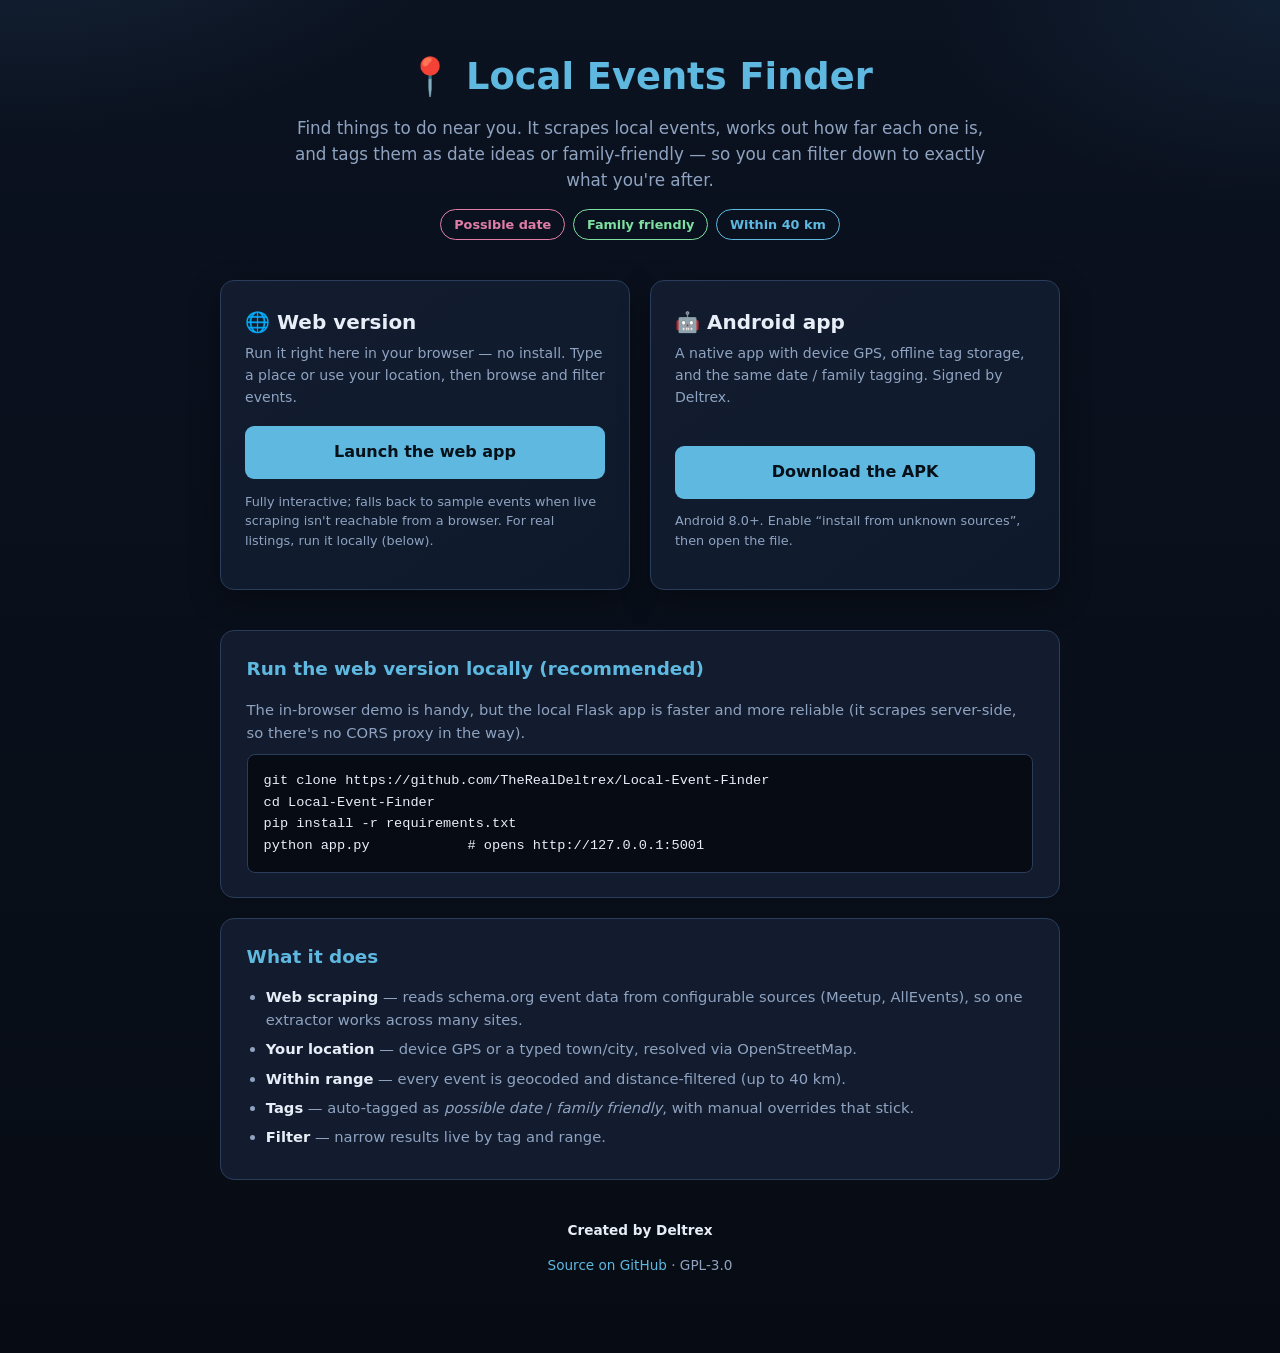
==== docs/index.html @ 736fe55b "Add signed APK, GitHub Pages landing page, and in-browser web app - Sign the Android release build u" ====
<!doctype html>
<html lang="en">
<head>
<meta charset="utf-8" />
<meta name="viewport" content="width=device-width, initial-scale=1" />
<title>Local Events Finder</title>
<meta name="description" content="Find things to do near you within range — tagged as date ideas or family friendly. Run it in your browser or download the Android app." />
<link rel="icon" href="data:image/svg+xml,%3Csvg xmlns='http://www.w3.org/2000/svg' viewBox='0 0 100 100'%3E%3Ctext y='.9em' font-size='90'%3E%F0%9F%93%8D%3C/text%3E%3C/svg%3E" />
<style>
  :root {
    --bg:#0b1220; --bg-deep:#070c14; --surface:#121c2e; --surface-2:#1a2740;
    --border:#2a3d5c; --text:#e8eef8; --muted:#8fa3c1; --accent:#5eb8e0;
    --accent-hover:#8ad0f0; --date:#e07ea8; --family:#7ee0a0;
    --font:"Segoe UI",system-ui,-apple-system,sans-serif;
  }
  * { box-sizing:border-box; }
  body { margin:0; min-height:100vh; font-family:var(--font); color:var(--text); line-height:1.55;
    background:
      radial-gradient(900px 500px at 0% -10%, rgba(80,140,190,.18), transparent 55%),
      radial-gradient(700px 400px at 100% 0%, rgba(40,80,120,.22), transparent 50%),
      linear-gradient(180deg, var(--bg) 0%, var(--bg-deep) 100%); }
  .wrap { max-width:880px; margin:0 auto; padding:3rem 1.25rem 4rem; }
  .hero { text-align:center; margin-bottom:2.5rem; }
  .hero h1 { font-size:2.3rem; margin:0 0 .6rem; color:var(--accent); }
  .hero p { color:var(--muted); font-size:1.05rem; max-width:44rem; margin:0 auto; }
  .tags { display:flex; gap:.5rem; justify-content:center; margin-top:1rem; flex-wrap:wrap; }
  .pill { border-radius:999px; padding:.3rem .8rem; font-size:.8rem; font-weight:600; border:1px solid var(--border); }
  .pill.date { color:var(--date); border-color:var(--date); }
  .pill.family { color:var(--family); border-color:var(--family); }
  .pill.range { color:var(--accent); border-color:var(--accent); }

  .cards { display:grid; grid-template-columns:1fr 1fr; gap:1.25rem; margin-bottom:2.5rem; }
  @media (max-width:700px){ .cards { grid-template-columns:1fr; } }
  .card { background:linear-gradient(145deg, var(--surface) 0%, #0e1a2c 100%);
    border:1px solid var(--border); border-radius:14px; padding:1.6rem 1.5rem;
    box-shadow:0 10px 30px rgba(0,0,0,.35); display:flex; flex-direction:column; }
  .card h2 { margin:0 0 .35rem; font-size:1.25rem; display:flex; align-items:center; gap:.5rem; }
  .card p.sub { color:var(--muted); font-size:.88rem; margin:0 0 1.1rem; flex:1; }
  .btn { display:inline-flex; align-items:center; justify-content:center; width:100%;
    padding:.8rem 1rem; border-radius:9px; background:var(--accent); color:#061018;
    font-weight:700; font-size:1rem; text-decoration:none; border:1px solid transparent; }
  .btn:hover { background:var(--accent-hover); }
  .btn.ghost { background:transparent; color:var(--accent); border-color:var(--border); }
  .btn.ghost:hover { background:var(--surface-2); color:var(--accent-hover); }
  .note { color:var(--muted); font-size:.8rem; margin-top:.8rem; }

  .section { background:var(--surface); border:1px solid var(--border); border-radius:14px;
    padding:1.5rem 1.6rem; margin-bottom:1.25rem; }
  .section h2 { margin-top:0; font-size:1.15rem; color:var(--accent); }
  .section ol, .section ul { margin:.4rem 0 0; padding-left:1.2rem; color:var(--muted); font-size:.92rem; }
  .section li { margin-bottom:.4rem; }
  .section li strong { color:var(--text); }
  code { background:var(--surface-2); border:1px solid var(--border); border-radius:4px;
    padding:.08rem .4rem; font-size:.85rem; color:var(--text); }
  pre { background:var(--bg-deep); border:1px solid var(--border); border-radius:8px;
    padding:.9rem 1rem; overflow-x:auto; font-size:.84rem; color:var(--text); margin:.6rem 0 0; }
  pre code { background:none; border:none; padding:0; }

  footer { text-align:center; margin-top:2.5rem; color:var(--muted); font-size:.85rem; }
  footer a { color:var(--accent); text-decoration:none; }
  footer a:hover { text-decoration:underline; }
  .credit { font-weight:600; color:var(--text); }
</style>
</head>
<body>
  <div class="wrap">
    <section class="hero">
      <h1>📍 Local Events Finder</h1>
      <p>Find things to do near you. It scrapes local events, works out how far
      each one is, and tags them as date ideas or family-friendly — so you can
      filter down to exactly what you're after.</p>
      <div class="tags">
        <span class="pill date">Possible date</span>
        <span class="pill family">Family friendly</span>
        <span class="pill range">Within 40 km</span>
      </div>
    </section>

    <div class="cards">
      <div class="card">
        <h2>🌐 Web version</h2>
        <p class="sub">Run it right here in your browser — no install. Type a place or use your location, then browse and filter events.</p>
        <a class="btn" href="app.html">Launch the web app</a>
        <p class="note">Fully interactive; falls back to sample events when live scraping isn't reachable from a browser. For real listings, run it locally (below).</p>
      </div>

      <div class="card">
        <h2>🤖 Android app</h2>
        <p class="sub">A native app with device GPS, offline tag storage, and the same date / family tagging. Signed by Deltrex.</p>
        <a class="btn" href="LocalEventFinder.apk" download>Download the APK</a>
        <p class="note">Android 8.0+. Enable “install from unknown sources”, then open the file.</p>
      </div>
    </div>

    <div class="section">
      <h2>Run the web version locally (recommended)</h2>
      <p style="color:var(--muted);font-size:.92rem;margin:0 0 .3rem">
        The in-browser demo is handy, but the local Flask app is faster and more reliable
        (it scrapes server-side, so there's no CORS proxy in the way).</p>
      <pre><code>git clone https://github.com/TheRealDeltrex/Local-Event-Finder
cd Local-Event-Finder
pip install -r requirements.txt
python app.py            # opens http://127.0.0.1:5001</code></pre>
    </div>

    <div class="section">
      <h2>What it does</h2>
      <ul>
        <li><strong>Web scraping</strong> — reads schema.org event data from configurable sources (Meetup, AllEvents), so one extractor works across many sites.</li>
        <li><strong>Your location</strong> — device GPS or a typed town/city, resolved via OpenStreetMap.</li>
        <li><strong>Within range</strong> — every event is geocoded and distance-filtered (up to 40 km).</li>
        <li><strong>Tags</strong> — auto-tagged as <em>possible date</em> / <em>family friendly</em>, with manual overrides that stick.</li>
        <li><strong>Filter</strong> — narrow results live by tag and range.</li>
      </ul>
    </div>

    <footer>
      <p class="credit">Created by Deltrex</p>
      <p><a href="https://github.com/TheRealDeltrex/Local-Event-Finder">Source on GitHub</a> · GPL-3.0</p>
    </footer>
  </div>
</body>
</html>
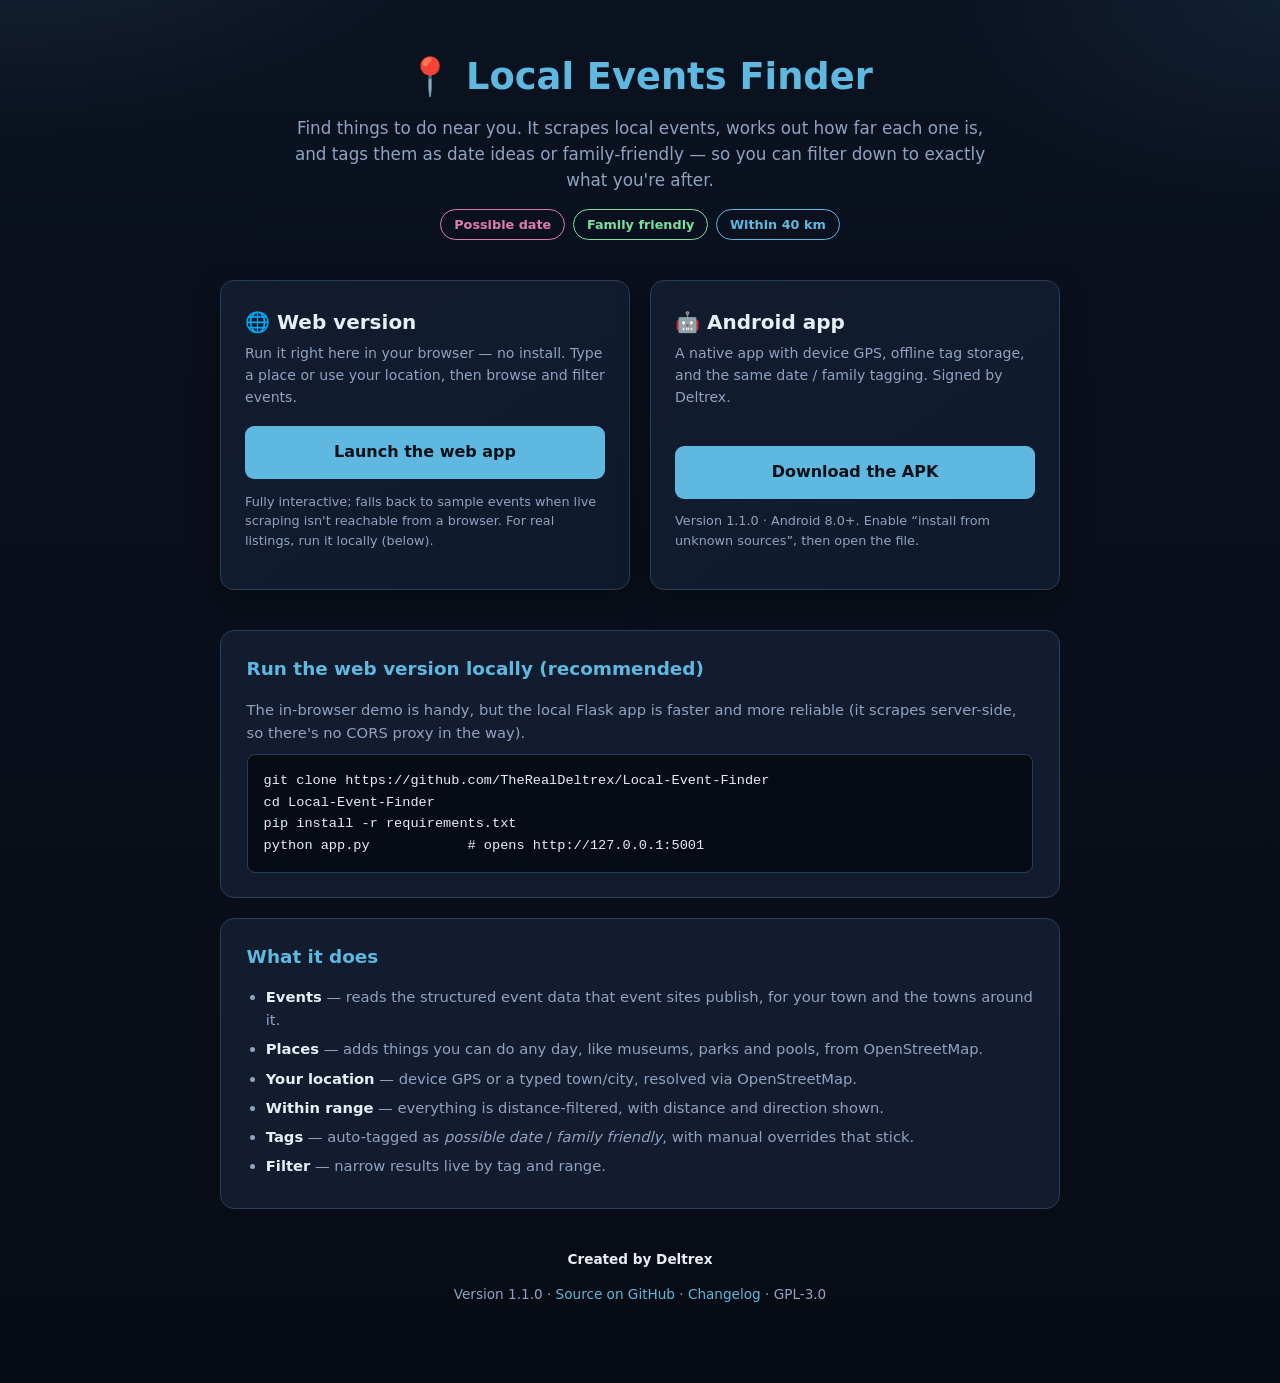
==== commit 5e4b878a: "Add one shared version and bring the browser version up to date - Add a top-level VERSION file (1.1." ====
--- a/docs/index.html
+++ b/docs/index.html
@@ -88,7 +88,7 @@
         <h2>🤖 Android app</h2>
         <p class="sub">A native app with device GPS, offline tag storage, and the same date / family tagging. Signed by Deltrex.</p>
         <a class="btn" href="LocalEventFinder.apk" download>Download the APK</a>
-        <p class="note">Android 8.0+. Enable “install from unknown sources”, then open the file.</p>
+        <p class="note">Version <span data-app-version>—</span> · Android 8.0+. Enable “install from unknown sources”, then open the file.</p>
       </div>
     </div>
 
@@ -106,9 +106,10 @@
     <div class="section">
       <h2>What it does</h2>
       <ul>
-        <li><strong>Web scraping</strong> — reads schema.org event data from configurable sources (Meetup, AllEvents), so one extractor works across many sites.</li>
+        <li><strong>Events</strong> — reads the structured event data that event sites publish, for your town and the towns around it.</li>
+        <li><strong>Places</strong> — adds things you can do any day, like museums, parks and pools, from OpenStreetMap.</li>
         <li><strong>Your location</strong> — device GPS or a typed town/city, resolved via OpenStreetMap.</li>
-        <li><strong>Within range</strong> — every event is geocoded and distance-filtered (up to 40 km).</li>
+        <li><strong>Within range</strong> — everything is distance-filtered, with distance and direction shown.</li>
         <li><strong>Tags</strong> — auto-tagged as <em>possible date</em> / <em>family friendly</em>, with manual overrides that stick.</li>
         <li><strong>Filter</strong> — narrow results live by tag and range.</li>
       </ul>
@@ -116,8 +117,10 @@
 
     <footer>
       <p class="credit">Created by Deltrex</p>
-      <p><a href="https://github.com/TheRealDeltrex/Local-Event-Finder">Source on GitHub</a> · GPL-3.0</p>
+      <p>Version <span data-app-version>—</span> · <a href="https://github.com/TheRealDeltrex/Local-Event-Finder">Source on GitHub</a> · <a href="https://github.com/TheRealDeltrex/Local-Event-Finder/blob/main/CHANGELOG.md">Changelog</a> · GPL-3.0</p>
     </footer>
   </div>
+  <script src="version.js"></script>
+  <script>document.querySelectorAll("[data-app-version]").forEach((n) => (n.textContent = window.LEF_VERSION || "—"));</script>
 </body>
 </html>
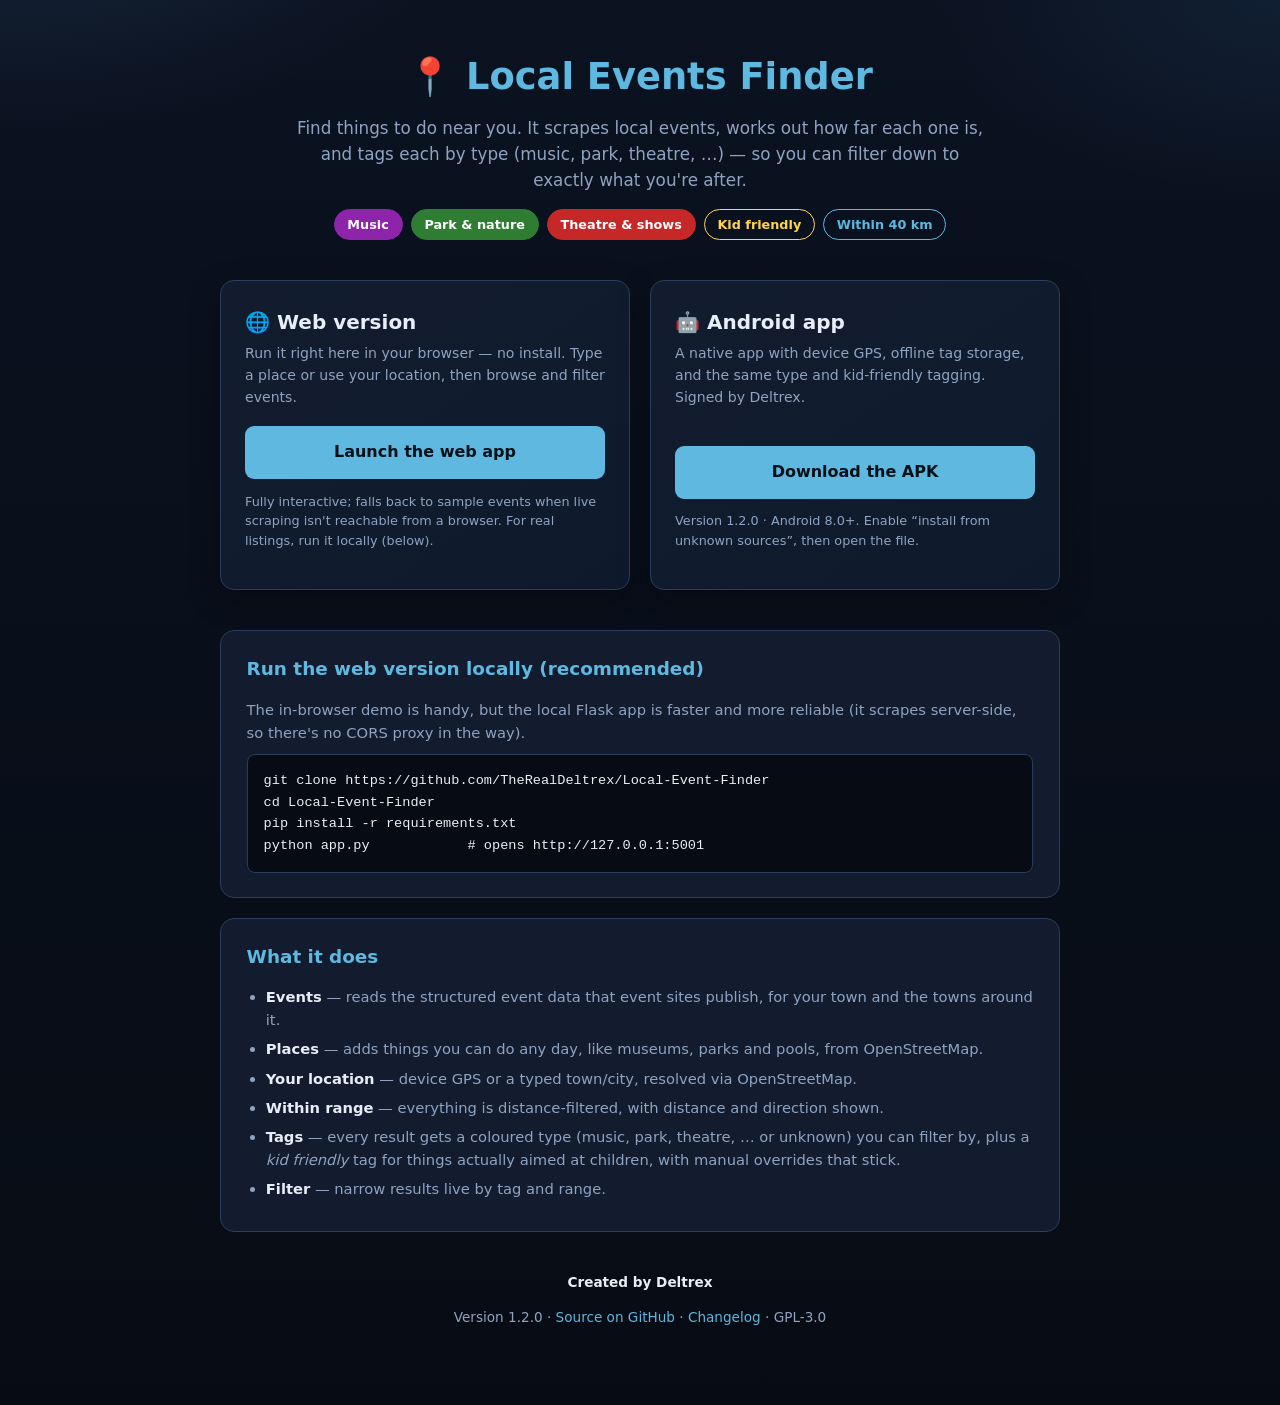
==== commit 1d10ad62: "Tag everything by type, add a type filter and a kid-friendly tag Replaces the "possible date" / "fam" ====
--- a/docs/index.html
+++ b/docs/index.html
@@ -4,13 +4,13 @@
 <meta charset="utf-8" />
 <meta name="viewport" content="width=device-width, initial-scale=1" />
 <title>Local Events Finder</title>
-<meta name="description" content="Find things to do near you within range — tagged as date ideas or family friendly. Run it in your browser or download the Android app." />
+<meta name="description" content="Find things to do near you within range — tagged by type (music, parks, theatre, …) and kid friendly. Run it in your browser or download the Android app." />
 <link rel="icon" href="data:image/svg+xml,%3Csvg xmlns='http://www.w3.org/2000/svg' viewBox='0 0 100 100'%3E%3Ctext y='.9em' font-size='90'%3E%F0%9F%93%8D%3C/text%3E%3C/svg%3E" />
 <style>
   :root {
     --bg:#0b1220; --bg-deep:#070c14; --surface:#121c2e; --surface-2:#1a2740;
     --border:#2a3d5c; --text:#e8eef8; --muted:#8fa3c1; --accent:#5eb8e0;
-    --accent-hover:#8ad0f0; --date:#e07ea8; --family:#7ee0a0;
+    --accent-hover:#8ad0f0; --kids:#ffd54f;
     --font:"Segoe UI",system-ui,-apple-system,sans-serif;
   }
   * { box-sizing:border-box; }
@@ -25,8 +25,8 @@
   .hero p { color:var(--muted); font-size:1.05rem; max-width:44rem; margin:0 auto; }
   .tags { display:flex; gap:.5rem; justify-content:center; margin-top:1rem; flex-wrap:wrap; }
   .pill { border-radius:999px; padding:.3rem .8rem; font-size:.8rem; font-weight:600; border:1px solid var(--border); }
-  .pill.date { color:var(--date); border-color:var(--date); }
-  .pill.family { color:var(--family); border-color:var(--family); }
+  .pill.type { color:#fff; border-color:var(--c); background:var(--c); }
+  .pill.kids { color:var(--kids); border-color:var(--kids); }
   .pill.range { color:var(--accent); border-color:var(--accent); }
 
   .cards { display:grid; grid-template-columns:1fr 1fr; gap:1.25rem; margin-bottom:2.5rem; }
@@ -67,11 +67,13 @@
     <section class="hero">
       <h1>📍 Local Events Finder</h1>
       <p>Find things to do near you. It scrapes local events, works out how far
-      each one is, and tags them as date ideas or family-friendly — so you can
+      each one is, and tags each by type (music, park, theatre, …) — so you can
       filter down to exactly what you're after.</p>
       <div class="tags">
-        <span class="pill date">Possible date</span>
-        <span class="pill family">Family friendly</span>
+        <span class="pill type" style="--c:#8e24aa">Music</span>
+        <span class="pill type" style="--c:#2e7d32">Park &amp; nature</span>
+        <span class="pill type" style="--c:#c62828">Theatre &amp; shows</span>
+        <span class="pill kids">Kid friendly</span>
         <span class="pill range">Within 40 km</span>
       </div>
     </section>
@@ -86,7 +88,7 @@
 
       <div class="card">
         <h2>🤖 Android app</h2>
-        <p class="sub">A native app with device GPS, offline tag storage, and the same date / family tagging. Signed by Deltrex.</p>
+        <p class="sub">A native app with device GPS, offline tag storage, and the same type and kid-friendly tagging. Signed by Deltrex.</p>
         <a class="btn" href="LocalEventFinder.apk" download>Download the APK</a>
         <p class="note">Version <span data-app-version>—</span> · Android 8.0+. Enable “install from unknown sources”, then open the file.</p>
       </div>
@@ -110,7 +112,7 @@
         <li><strong>Places</strong> — adds things you can do any day, like museums, parks and pools, from OpenStreetMap.</li>
         <li><strong>Your location</strong> — device GPS or a typed town/city, resolved via OpenStreetMap.</li>
         <li><strong>Within range</strong> — everything is distance-filtered, with distance and direction shown.</li>
-        <li><strong>Tags</strong> — auto-tagged as <em>possible date</em> / <em>family friendly</em>, with manual overrides that stick.</li>
+        <li><strong>Tags</strong> — every result gets a coloured type (music, park, theatre, … or unknown) you can filter by, plus a <em>kid friendly</em> tag for things actually aimed at children, with manual overrides that stick.</li>
         <li><strong>Filter</strong> — narrow results live by tag and range.</li>
       </ul>
     </div>
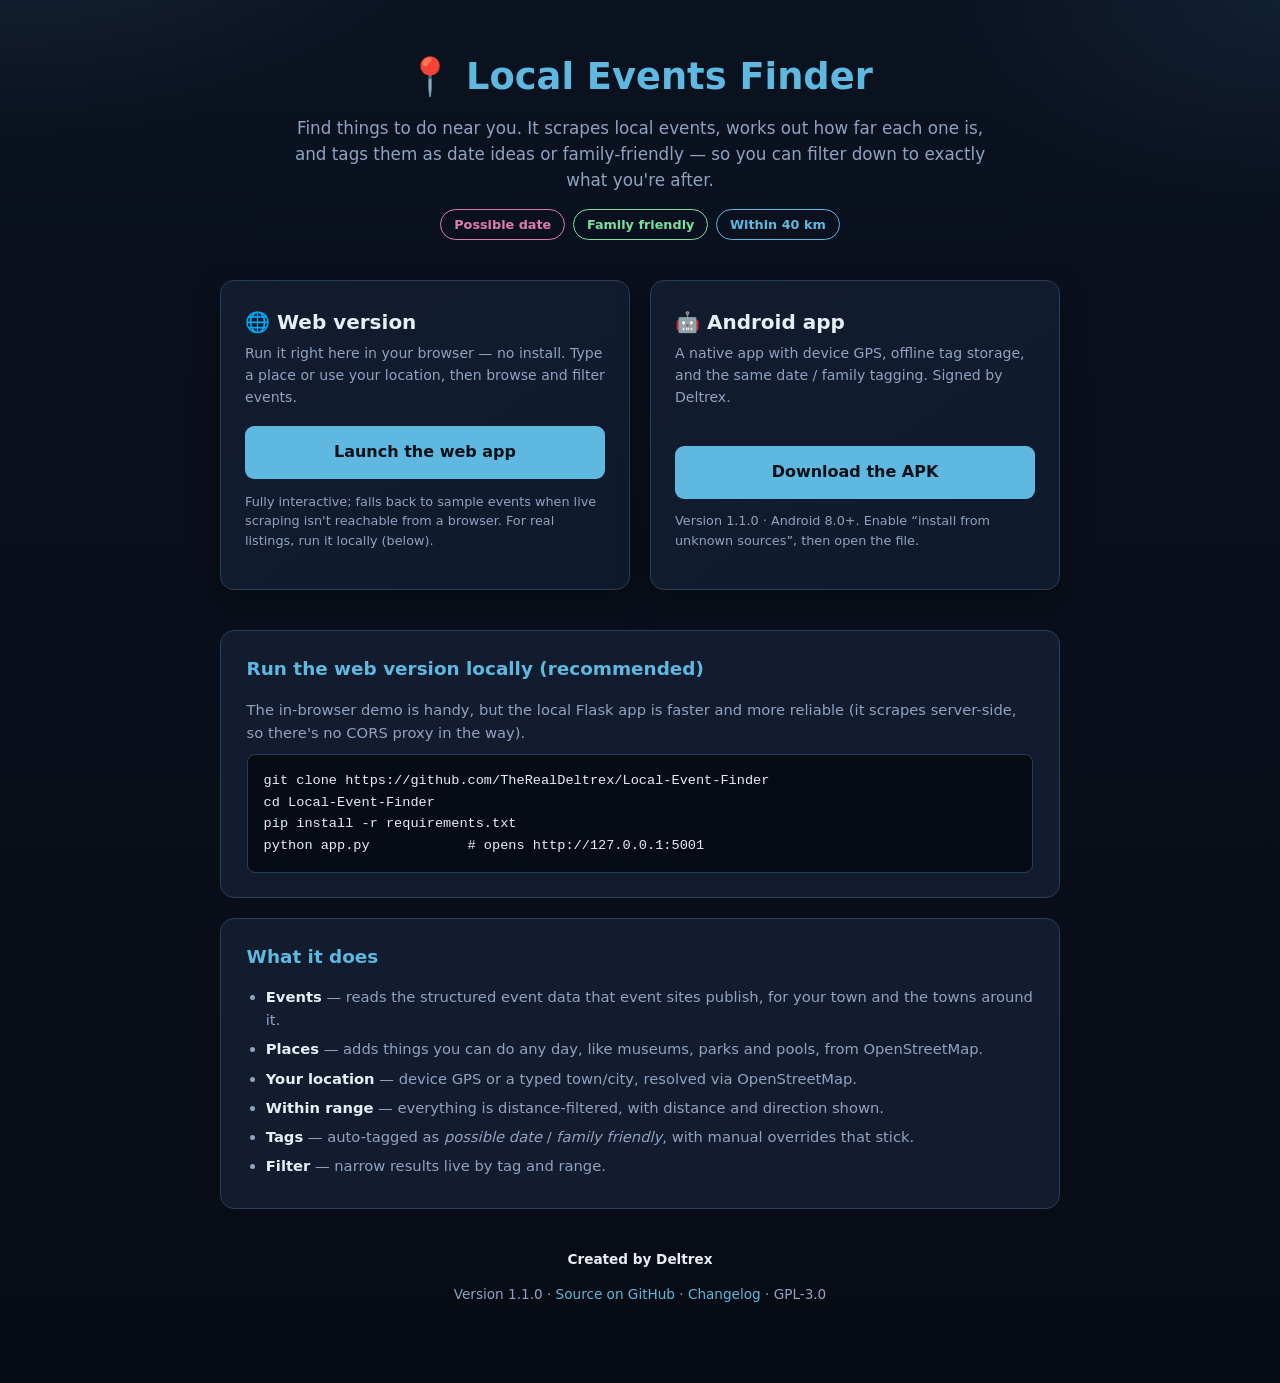
==== commit 84403095: "Merge 83a3d987fef407a2a95e6880553264e58b506025 into 945559617f147f750bdf7badc9f4eb93e64dbb1c" ====
--- a/docs/index.html
+++ b/docs/index.html
@@ -4,13 +4,13 @@
 <meta charset="utf-8" />
 <meta name="viewport" content="width=device-width, initial-scale=1" />
 <title>Local Events Finder</title>
-<meta name="description" content="Find things to do near you within range — tagged by type (music, parks, theatre, …) and kid friendly. Run it in your browser or download the Android app." />
+<meta name="description" content="Find things to do near you within range — tagged as date ideas or family friendly. Run it in your browser or download the Android app." />
 <link rel="icon" href="data:image/svg+xml,%3Csvg xmlns='http://www.w3.org/2000/svg' viewBox='0 0 100 100'%3E%3Ctext y='.9em' font-size='90'%3E%F0%9F%93%8D%3C/text%3E%3C/svg%3E" />
 <style>
   :root {
     --bg:#0b1220; --bg-deep:#070c14; --surface:#121c2e; --surface-2:#1a2740;
     --border:#2a3d5c; --text:#e8eef8; --muted:#8fa3c1; --accent:#5eb8e0;
-    --accent-hover:#8ad0f0; --kids:#ffd54f;
+    --accent-hover:#8ad0f0; --date:#e07ea8; --family:#7ee0a0;
     --font:"Segoe UI",system-ui,-apple-system,sans-serif;
   }
   * { box-sizing:border-box; }
@@ -25,8 +25,8 @@
   .hero p { color:var(--muted); font-size:1.05rem; max-width:44rem; margin:0 auto; }
   .tags { display:flex; gap:.5rem; justify-content:center; margin-top:1rem; flex-wrap:wrap; }
   .pill { border-radius:999px; padding:.3rem .8rem; font-size:.8rem; font-weight:600; border:1px solid var(--border); }
-  .pill.type { color:#fff; border-color:var(--c); background:var(--c); }
-  .pill.kids { color:var(--kids); border-color:var(--kids); }
+  .pill.date { color:var(--date); border-color:var(--date); }
+  .pill.family { color:var(--family); border-color:var(--family); }
   .pill.range { color:var(--accent); border-color:var(--accent); }
 
   .cards { display:grid; grid-template-columns:1fr 1fr; gap:1.25rem; margin-bottom:2.5rem; }
@@ -67,13 +67,11 @@
     <section class="hero">
       <h1>📍 Local Events Finder</h1>
       <p>Find things to do near you. It scrapes local events, works out how far
-      each one is, and tags each by type (music, park, theatre, …) — so you can
+      each one is, and tags them as date ideas or family-friendly — so you can
       filter down to exactly what you're after.</p>
       <div class="tags">
-        <span class="pill type" style="--c:#8e24aa">Music</span>
-        <span class="pill type" style="--c:#2e7d32">Park &amp; nature</span>
-        <span class="pill type" style="--c:#c62828">Theatre &amp; shows</span>
-        <span class="pill kids">Kid friendly</span>
+        <span class="pill date">Possible date</span>
+        <span class="pill family">Family friendly</span>
         <span class="pill range">Within 40 km</span>
       </div>
     </section>
@@ -88,7 +86,7 @@
 
       <div class="card">
         <h2>🤖 Android app</h2>
-        <p class="sub">A native app with device GPS, offline tag storage, and the same type and kid-friendly tagging. Signed by Deltrex.</p>
+        <p class="sub">A native app with device GPS, offline tag storage, and the same date / family tagging. Signed by Deltrex.</p>
         <a class="btn" href="LocalEventFinder.apk" download>Download the APK</a>
         <p class="note">Version <span data-app-version>—</span> · Android 8.0+. Enable “install from unknown sources”, then open the file.</p>
       </div>
@@ -112,7 +110,7 @@
         <li><strong>Places</strong> — adds things you can do any day, like museums, parks and pools, from OpenStreetMap.</li>
         <li><strong>Your location</strong> — device GPS or a typed town/city, resolved via OpenStreetMap.</li>
         <li><strong>Within range</strong> — everything is distance-filtered, with distance and direction shown.</li>
-        <li><strong>Tags</strong> — every result gets a coloured type (music, park, theatre, … or unknown) you can filter by, plus a <em>kid friendly</em> tag for things actually aimed at children, with manual overrides that stick.</li>
+        <li><strong>Tags</strong> — auto-tagged as <em>possible date</em> / <em>family friendly</em>, with manual overrides that stick.</li>
         <li><strong>Filter</strong> — narrow results live by tag and range.</li>
       </ul>
     </div>
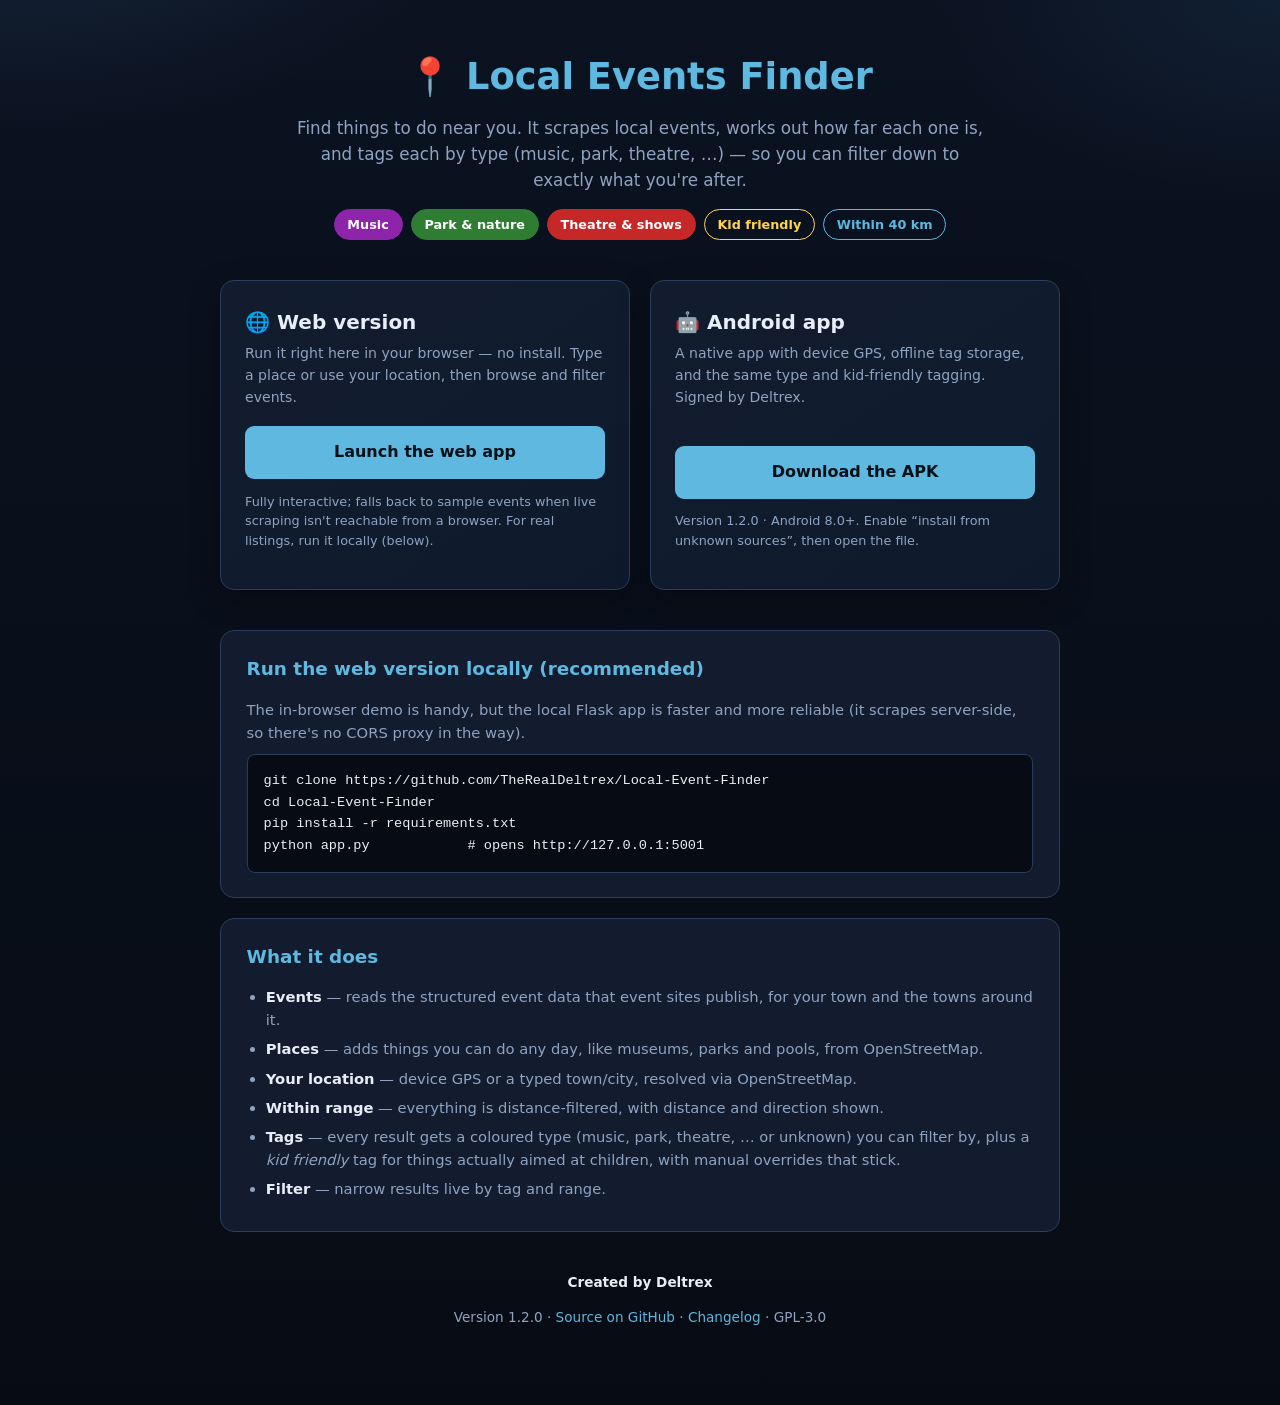
==== commit 0ff5fc07: "Merge pull request #2 from TheRealDeltrex/claude/project-thread-yja5qd Tag everything by type, add a" ====
--- a/docs/index.html
+++ b/docs/index.html
@@ -4,13 +4,13 @@
 <meta charset="utf-8" />
 <meta name="viewport" content="width=device-width, initial-scale=1" />
 <title>Local Events Finder</title>
-<meta name="description" content="Find things to do near you within range — tagged as date ideas or family friendly. Run it in your browser or download the Android app." />
+<meta name="description" content="Find things to do near you within range — tagged by type (music, parks, theatre, …) and kid friendly. Run it in your browser or download the Android app." />
 <link rel="icon" href="data:image/svg+xml,%3Csvg xmlns='http://www.w3.org/2000/svg' viewBox='0 0 100 100'%3E%3Ctext y='.9em' font-size='90'%3E%F0%9F%93%8D%3C/text%3E%3C/svg%3E" />
 <style>
   :root {
     --bg:#0b1220; --bg-deep:#070c14; --surface:#121c2e; --surface-2:#1a2740;
     --border:#2a3d5c; --text:#e8eef8; --muted:#8fa3c1; --accent:#5eb8e0;
-    --accent-hover:#8ad0f0; --date:#e07ea8; --family:#7ee0a0;
+    --accent-hover:#8ad0f0; --kids:#ffd54f;
     --font:"Segoe UI",system-ui,-apple-system,sans-serif;
   }
   * { box-sizing:border-box; }
@@ -25,8 +25,8 @@
   .hero p { color:var(--muted); font-size:1.05rem; max-width:44rem; margin:0 auto; }
   .tags { display:flex; gap:.5rem; justify-content:center; margin-top:1rem; flex-wrap:wrap; }
   .pill { border-radius:999px; padding:.3rem .8rem; font-size:.8rem; font-weight:600; border:1px solid var(--border); }
-  .pill.date { color:var(--date); border-color:var(--date); }
-  .pill.family { color:var(--family); border-color:var(--family); }
+  .pill.type { color:#fff; border-color:var(--c); background:var(--c); }
+  .pill.kids { color:var(--kids); border-color:var(--kids); }
   .pill.range { color:var(--accent); border-color:var(--accent); }
 
   .cards { display:grid; grid-template-columns:1fr 1fr; gap:1.25rem; margin-bottom:2.5rem; }
@@ -67,11 +67,13 @@
     <section class="hero">
       <h1>📍 Local Events Finder</h1>
       <p>Find things to do near you. It scrapes local events, works out how far
-      each one is, and tags them as date ideas or family-friendly — so you can
+      each one is, and tags each by type (music, park, theatre, …) — so you can
       filter down to exactly what you're after.</p>
       <div class="tags">
-        <span class="pill date">Possible date</span>
-        <span class="pill family">Family friendly</span>
+        <span class="pill type" style="--c:#8e24aa">Music</span>
+        <span class="pill type" style="--c:#2e7d32">Park &amp; nature</span>
+        <span class="pill type" style="--c:#c62828">Theatre &amp; shows</span>
+        <span class="pill kids">Kid friendly</span>
         <span class="pill range">Within 40 km</span>
       </div>
     </section>
@@ -86,7 +88,7 @@
 
       <div class="card">
         <h2>🤖 Android app</h2>
-        <p class="sub">A native app with device GPS, offline tag storage, and the same date / family tagging. Signed by Deltrex.</p>
+        <p class="sub">A native app with device GPS, offline tag storage, and the same type and kid-friendly tagging. Signed by Deltrex.</p>
         <a class="btn" href="LocalEventFinder.apk" download>Download the APK</a>
         <p class="note">Version <span data-app-version>—</span> · Android 8.0+. Enable “install from unknown sources”, then open the file.</p>
       </div>
@@ -110,7 +112,7 @@
         <li><strong>Places</strong> — adds things you can do any day, like museums, parks and pools, from OpenStreetMap.</li>
         <li><strong>Your location</strong> — device GPS or a typed town/city, resolved via OpenStreetMap.</li>
         <li><strong>Within range</strong> — everything is distance-filtered, with distance and direction shown.</li>
-        <li><strong>Tags</strong> — auto-tagged as <em>possible date</em> / <em>family friendly</em>, with manual overrides that stick.</li>
+        <li><strong>Tags</strong> — every result gets a coloured type (music, park, theatre, … or unknown) you can filter by, plus a <em>kid friendly</em> tag for things actually aimed at children, with manual overrides that stick.</li>
         <li><strong>Filter</strong> — narrow results live by tag and range.</li>
       </ul>
     </div>
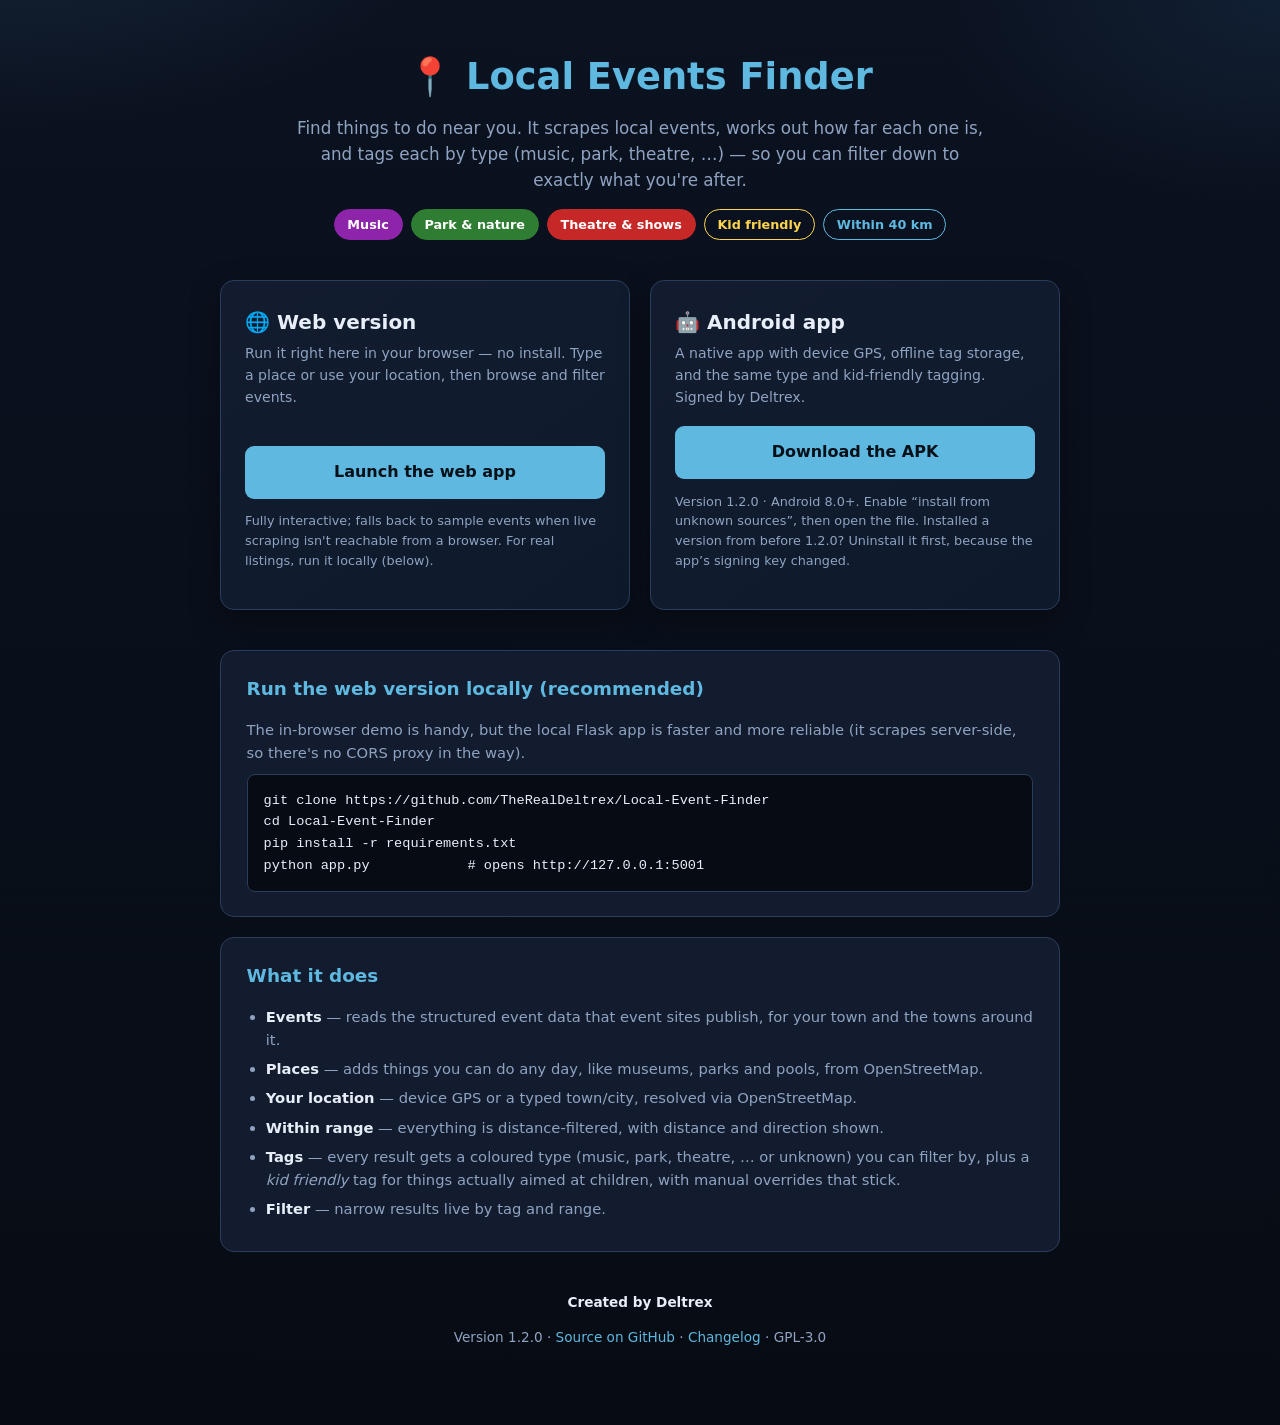
==== commit 9d3de988: "Download the APK from GitHub releases instead of the repo The signed APK is now built by the Android" ====
--- a/docs/index.html
+++ b/docs/index.html
@@ -89,8 +89,8 @@
       <div class="card">
         <h2>🤖 Android app</h2>
         <p class="sub">A native app with device GPS, offline tag storage, and the same type and kid-friendly tagging. Signed by Deltrex.</p>
-        <a class="btn" href="LocalEventFinder.apk" download>Download the APK</a>
-        <p class="note">Version <span data-app-version>—</span> · Android 8.0+. Enable “install from unknown sources”, then open the file.</p>
+        <a class="btn" href="https://github.com/TheRealDeltrex/Local-Event-Finder/releases/latest/download/LocalEventFinder.apk">Download the APK</a>
+        <p class="note">Version <span data-app-version>—</span> · Android 8.0+. Enable “install from unknown sources”, then open the file. Installed a version from before 1.2.0? Uninstall it first, because the app’s signing key changed.</p>
       </div>
     </div>
 
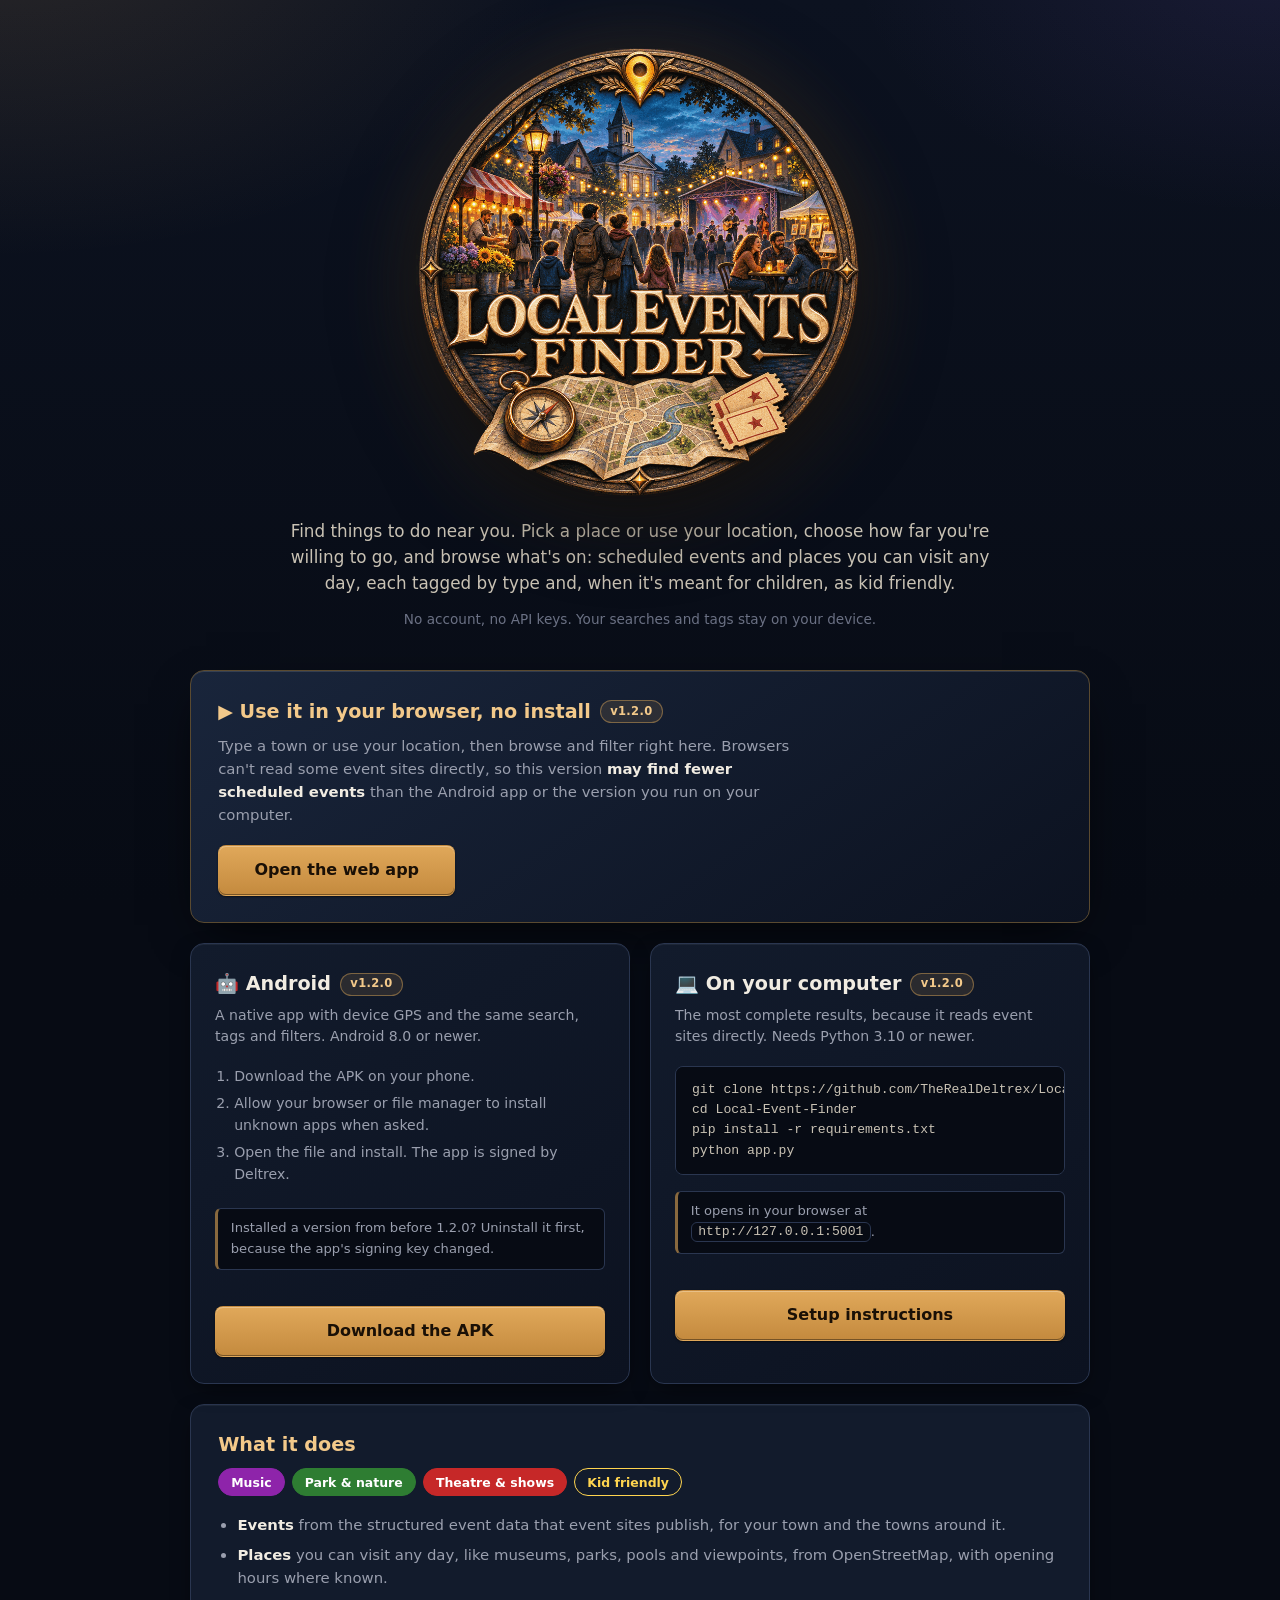
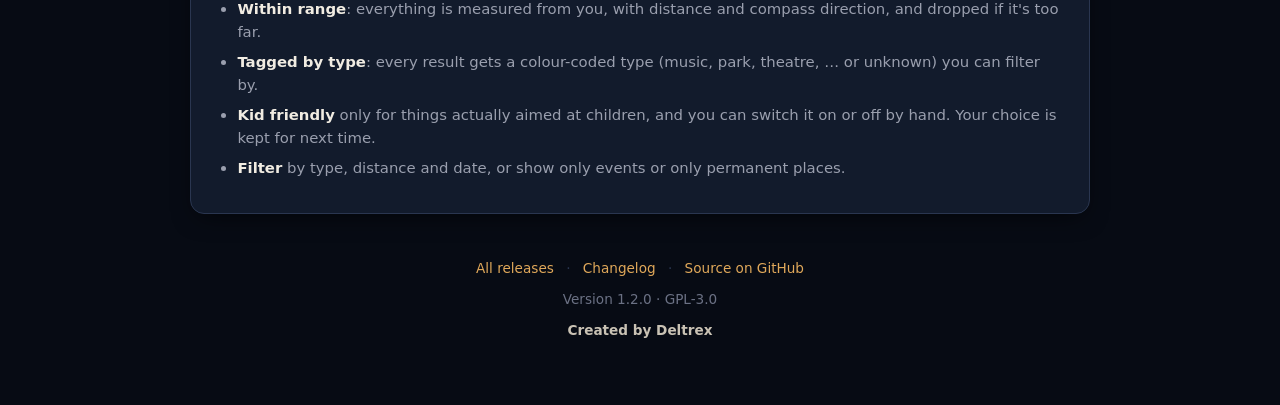
==== commit 1ea5a8fe: "Add the logo and redo the README and landing page around it The landing page now leads with the logo" ====
--- a/docs/index.html
+++ b/docs/index.html
@@ -3,126 +3,270 @@
 <head>
 <meta charset="utf-8" />
 <meta name="viewport" content="width=device-width, initial-scale=1" />
-<title>Local Events Finder</title>
-<meta name="description" content="Find things to do near you within range — tagged by type (music, parks, theatre, …) and kid friendly. Run it in your browser or download the Android app." />
-<link rel="icon" href="data:image/svg+xml,%3Csvg xmlns='http://www.w3.org/2000/svg' viewBox='0 0 100 100'%3E%3Ctext y='.9em' font-size='90'%3E%F0%9F%93%8D%3C/text%3E%3C/svg%3E" />
+<title>Local Events Finder — use it in your browser or on Android</title>
+<meta name="description" content="Find things to do near you: local events and places within range, tagged by type (music, parks, theatre, …) and kid friendly. Use it in your browser, on Android or on your own computer. No account, no API keys." />
+<link rel="icon" type="image/png" href="favicon.png" />
+<link rel="apple-touch-icon" href="apple-touch-icon.png" />
+<meta property="og:title" content="Local Events Finder" />
+<meta property="og:description" content="Find events and places near you, tagged by type and kid friendly. Use it in your browser or on Android. No account, no API keys." />
+<meta property="og:image" content="https://therealdeltrex.github.io/Local-Event-Finder/logo.png" />
+<meta name="twitter:card" content="summary_large_image" />
 <style>
+  /* Colours are taken from the logo: a night-blue square with warm lantern and brass tones. */
   :root {
-    --bg:#0b1220; --bg-deep:#070c14; --surface:#121c2e; --surface-2:#1a2740;
-    --border:#2a3d5c; --text:#e8eef8; --muted:#8fa3c1; --accent:#5eb8e0;
-    --accent-hover:#8ad0f0; --kids:#ffd54f;
-    --font:"Segoe UI",system-ui,-apple-system,sans-serif;
-  }
-  * { box-sizing:border-box; }
-  body { margin:0; min-height:100vh; font-family:var(--font); color:var(--text); line-height:1.55;
+    --bg-deep: #070b14;
+    --bg: #0c1220;
+    --surface: #121b2c;
+    --surface-2: #19253b;
+    --border: #2a3650;
+    --border-lit: #5a4a30;
+    --text: #f1ece2;
+    --text-dim: #c9c2b4;
+    --muted: #9a9fae;
+    --faint: #6b7184;
+    --accent: #e0a85a;
+    --accent-hover: #f3c98a;
+    --accent-ink: #1a1006;
+    --kids: #ffd54f;
+    --shadow-1: 0 1px 2px rgb(0 0 0 / 0.5);
+    --shadow-2: 0 8px 24px -8px rgb(0 0 0 / 0.7);
+    --shadow-3: 0 18px 48px -16px rgb(0 0 0 / 0.8);
+    --rim: inset 0 1px 0 rgb(255 255 255 / 0.05);
+    --rim-lit: inset 0 1px 0 rgb(255 255 255 / 0.12);
+    --font: "Segoe UI", system-ui, -apple-system, Roboto, Arial, sans-serif;
+  }
+
+  * { box-sizing: border-box; }
+  html { background: var(--bg-deep); }
+
+  body {
+    margin: 0;
+    min-height: 100vh;
+    font-family: var(--font);
+    color: var(--text);
+    line-height: 1.55;
     background:
-      radial-gradient(900px 500px at 0% -10%, rgba(80,140,190,.18), transparent 55%),
-      radial-gradient(700px 400px at 100% 0%, rgba(40,80,120,.22), transparent 50%),
-      linear-gradient(180deg, var(--bg) 0%, var(--bg-deep) 100%); }
-  .wrap { max-width:880px; margin:0 auto; padding:3rem 1.25rem 4rem; }
-  .hero { text-align:center; margin-bottom:2.5rem; }
-  .hero h1 { font-size:2.3rem; margin:0 0 .6rem; color:var(--accent); }
-  .hero p { color:var(--muted); font-size:1.05rem; max-width:44rem; margin:0 auto; }
-  .tags { display:flex; gap:.5rem; justify-content:center; margin-top:1rem; flex-wrap:wrap; }
-  .pill { border-radius:999px; padding:.3rem .8rem; font-size:.8rem; font-weight:600; border:1px solid var(--border); }
-  .pill.type { color:#fff; border-color:var(--c); background:var(--c); }
-  .pill.kids { color:var(--kids); border-color:var(--kids); }
-  .pill.range { color:var(--accent); border-color:var(--accent); }
-
-  .cards { display:grid; grid-template-columns:1fr 1fr; gap:1.25rem; margin-bottom:2.5rem; }
-  @media (max-width:700px){ .cards { grid-template-columns:1fr; } }
-  .card { background:linear-gradient(145deg, var(--surface) 0%, #0e1a2c 100%);
-    border:1px solid var(--border); border-radius:14px; padding:1.6rem 1.5rem;
-    box-shadow:0 10px 30px rgba(0,0,0,.35); display:flex; flex-direction:column; }
-  .card h2 { margin:0 0 .35rem; font-size:1.25rem; display:flex; align-items:center; gap:.5rem; }
-  .card p.sub { color:var(--muted); font-size:.88rem; margin:0 0 1.1rem; flex:1; }
-  .btn { display:inline-flex; align-items:center; justify-content:center; width:100%;
-    padding:.8rem 1rem; border-radius:9px; background:var(--accent); color:#061018;
-    font-weight:700; font-size:1rem; text-decoration:none; border:1px solid transparent; }
-  .btn:hover { background:var(--accent-hover); }
-  .btn.ghost { background:transparent; color:var(--accent); border-color:var(--border); }
-  .btn.ghost:hover { background:var(--surface-2); color:var(--accent-hover); }
-  .note { color:var(--muted); font-size:.8rem; margin-top:.8rem; }
-
-  .section { background:var(--surface); border:1px solid var(--border); border-radius:14px;
-    padding:1.5rem 1.6rem; margin-bottom:1.25rem; }
-  .section h2 { margin-top:0; font-size:1.15rem; color:var(--accent); }
-  .section ol, .section ul { margin:.4rem 0 0; padding-left:1.2rem; color:var(--muted); font-size:.92rem; }
-  .section li { margin-bottom:.4rem; }
-  .section li strong { color:var(--text); }
-  code { background:var(--surface-2); border:1px solid var(--border); border-radius:4px;
-    padding:.08rem .4rem; font-size:.85rem; color:var(--text); }
-  pre { background:var(--bg-deep); border:1px solid var(--border); border-radius:8px;
-    padding:.9rem 1rem; overflow-x:auto; font-size:.84rem; color:var(--text); margin:.6rem 0 0; }
-  pre code { background:none; border:none; padding:0; }
-
-  footer { text-align:center; margin-top:2.5rem; color:var(--muted); font-size:.85rem; }
-  footer a { color:var(--accent); text-decoration:none; }
-  footer a:hover { text-decoration:underline; }
-  .credit { font-weight:600; color:var(--text); }
+      radial-gradient(1000px 600px at 0% -10%, rgb(224 168 90 / 0.14), transparent 58%),
+      radial-gradient(820px 480px at 100% -4%, rgb(120 90 200 / 0.12), transparent 52%),
+      linear-gradient(180deg, var(--bg) 0%, var(--bg-deep) 100%);
+    background-attachment: fixed;
+    -webkit-font-smoothing: antialiased;
+  }
+
+  :focus-visible { outline: 2px solid var(--accent-hover); outline-offset: 3px; border-radius: 6px; }
+
+  .wrap { max-width: 940px; margin: 0 auto; padding: 3rem 1.25rem 4rem; }
+
+  .hero { text-align: center; margin-bottom: 2.5rem; }
+  .hero .mark {
+    display: block;
+    width: min(28rem, 100%);
+    height: auto;
+    margin: 0 auto 1.4rem;
+    /* The logo is round with a transparent background, so it gets a glow instead of a frame. */
+    filter: drop-shadow(0 18px 40px rgb(0 0 0 / 0.75)) drop-shadow(0 0 28px rgb(224 168 90 / 0.18));
+  }
+  .hero h1 { position: absolute; width: 1px; height: 1px; overflow: hidden; clip: rect(0 0 0 0); }
+  .hero p { color: var(--text-dim); font-size: 1.05rem; max-width: 44rem; margin: 0 auto; text-wrap: pretty; }
+  .hero .tagline { font-size: 0.85rem; margin-top: 0.8rem; color: var(--faint); }
+
+  .section {
+    background: var(--surface);
+    border: 1px solid var(--border);
+    border-radius: 14px;
+    padding: 1.6rem 1.7rem;
+    margin-bottom: 1.25rem;
+    box-shadow: var(--shadow-2), var(--rim);
+  }
+  .section > h2 {
+    margin: 0 0 0.5rem;
+    font-size: 1.2rem;
+    font-weight: 600;
+    color: var(--accent-hover);
+    display: flex; align-items: center; gap: 0.55rem; flex-wrap: wrap;
+  }
+  .section p.lead { color: var(--muted); font-size: 0.93rem; margin: 0 0 1.15rem; max-width: 62ch; }
+  .section p.lead strong { color: var(--text); }
+
+  .section.featured {
+    border-color: var(--border-lit);
+    background: linear-gradient(145deg, var(--surface-2) 0%, var(--bg) 100%);
+    box-shadow: var(--shadow-3), var(--rim-lit);
+  }
+
+  .cards { display: grid; grid-template-columns: repeat(auto-fit, minmax(19rem, 1fr));
+           gap: 1.25rem; margin-bottom: 1.25rem; }
+  @media (max-width: 700px) { .cards { grid-template-columns: 1fr; } }
+
+  .card {
+    display: flex; flex-direction: column; min-width: 0;
+    background: linear-gradient(145deg, var(--surface) 0%, var(--bg) 100%);
+    border: 1px solid var(--border);
+    border-radius: 14px;
+    padding: 1.6rem 1.5rem;
+    box-shadow: var(--shadow-2), var(--rim);
+  }
+  .card > h2 {
+    margin: 0 0 0.35rem; font-size: 1.2rem; font-weight: 600; color: var(--text);
+    display: flex; align-items: center; gap: 0.55rem; flex-wrap: wrap;
+  }
+  .card p.sub { color: var(--muted); font-size: 0.88rem; margin: 0 0 1.1rem; }
+  .card .btn { margin-top: auto; }
+
+  .version-badge {
+    font-size: 0.72rem; font-weight: 600; color: var(--accent-hover);
+    background: rgb(224 168 90 / 0.12); border: 1px solid rgb(224 168 90 / 0.45);
+    border-radius: 999px; padding: 0.1rem 0.6rem; letter-spacing: 0.03em; white-space: nowrap;
+    font-variant-numeric: tabular-nums;
+  }
+
+  .btn {
+    display: inline-flex; align-items: center; justify-content: center;
+    width: 100%; padding: 0.75rem 1rem; border-radius: 8px;
+    background: linear-gradient(180deg, var(--accent) 0%, #c48a3e 100%);
+    color: var(--accent-ink); font-weight: 700; font-size: 1rem; text-decoration: none;
+    border: 1px solid transparent;
+    box-shadow: inset 0 1px 0 rgb(255 255 255 / 0.28), inset 0 -1px 0 rgb(0 0 0 / 0.4), var(--shadow-1);
+    transition: background 90ms, box-shadow 90ms, transform 90ms;
+  }
+  .btn:hover { background: linear-gradient(180deg, var(--accent-hover) 0%, var(--accent) 100%); box-shadow: inset 0 1px 0 rgb(255 255 255 / 0.28), inset 0 -1px 0 rgb(0 0 0 / 0.4), var(--shadow-2); }
+  .btn:active { transform: translateY(1px); }
+  .btn.wide { width: auto; padding-left: 2.2rem; padding-right: 2.2rem; }
+
+  .steps { margin: 0 0 1rem; padding-left: 1.2rem; font-size: 0.88rem; color: var(--muted); }
+  .steps li { margin-bottom: 0.35rem; }
+  code {
+    background: var(--bg-deep); border: 1px solid var(--border); border-radius: 6px;
+    padding: 0.08rem 0.4rem; font-size: 0.82rem; color: var(--text-dim);
+  }
+  pre {
+    background: var(--bg-deep); border: 1px solid var(--border); border-radius: 8px;
+    padding: 0.8rem 1rem; overflow-x: auto; font-size: 0.82rem; color: var(--text-dim); margin: 0 0 1rem;
+  }
+  pre code { background: none; border: none; padding: 0; }
+  .note {
+    margin: 0 0 1.1rem; padding: 0.6rem 0.8rem; font-size: 0.82rem; color: var(--muted);
+    background: var(--bg-deep); border: 1px solid var(--border);
+    border-left: 3px solid rgb(224 168 90 / 0.6); border-radius: 6px;
+  }
+
+  .tags { display: flex; gap: 0.45rem; flex-wrap: wrap; margin: 0 0 1.1rem; }
+  .pill { border-radius: 999px; padding: 0.22rem 0.75rem; font-size: 0.78rem; font-weight: 600; border: 1px solid var(--border); }
+  .pill.type { color: #fff; border-color: var(--c); background: var(--c); }
+  .pill.kids { color: var(--kids); border-color: var(--kids); }
+
+  .features { margin: 0.4rem 0 0; padding-left: 1.2rem; color: var(--muted); font-size: 0.93rem; }
+  .features li { margin-bottom: 0.45rem; }
+  .features li strong { color: var(--text); font-weight: 600; }
+
+  footer { text-align: center; margin-top: 2.75rem; color: var(--faint); font-size: 0.85rem; }
+  footer a { color: var(--accent); text-decoration: none; }
+  footer a:hover { color: var(--accent-hover); text-decoration: underline; }
+  footer .links { margin-bottom: 0.6rem; }
+  footer .links span { margin: 0 0.5rem; color: var(--border); }
+  footer .credit { margin-top: 0.6rem; color: var(--text-dim); font-weight: 600; }
+
+  @media (prefers-reduced-motion: reduce) {
+    *, *::before, *::after { animation-duration: 0.01ms !important; transition-duration: 0.01ms !important; }
+    .btn:active { transform: none; }
+  }
 </style>
 </head>
 <body>
   <div class="wrap">
     <section class="hero">
-      <h1>📍 Local Events Finder</h1>
-      <p>Find things to do near you. It scrapes local events, works out how far
-      each one is, and tags each by type (music, park, theatre, …) — so you can
-      filter down to exactly what you're after.</p>
+      <img class="mark" src="logo.png" width="880" height="880" alt="Local Events Finder" />
+      <h1>Local Events Finder</h1>
+      <p>
+        Find things to do near you. Pick a place or use your location, choose how far you're
+        willing to go, and browse what's on: scheduled events and places you can visit any day,
+        each tagged by type and, when it's meant for children, as kid friendly.
+      </p>
+      <p class="tagline">No account, no API keys. Your searches and tags stay on your device.</p>
+    </section>
+
+    <div class="section featured">
+      <h2>
+        ▶ Use it in your browser, no install
+        <span class="version-badge" data-app-version>v—</span>
+      </h2>
+      <p class="lead">
+        Type a town or use your location, then browse and filter right here. Browsers can't read
+        some event sites directly, so this version <strong>may find fewer scheduled events</strong>
+        than the Android app or the version you run on your computer.
+      </p>
+      <a class="btn wide" href="app.html">Open the web app</a>
+    </div>
+
+    <div class="cards">
+      <div class="card">
+        <h2>🤖 Android <span class="version-badge" data-app-version>v—</span></h2>
+        <p class="sub">A native app with device GPS and the same search, tags and filters. Android 8.0 or newer.</p>
+        <ol class="steps" style="margin-top:0">
+          <li>Download the APK on your phone.</li>
+          <li>Allow your browser or file manager to install unknown apps when asked.</li>
+          <li>Open the file and install. The app is signed by Deltrex.</li>
+        </ol>
+        <p class="note">
+          Installed a version from before 1.2.0? Uninstall it first, because the app's signing
+          key changed.
+        </p>
+        <a class="btn" style="margin-top:1.2rem"
+           href="https://github.com/TheRealDeltrex/Local-Event-Finder/releases/latest/download/LocalEventFinder.apk">
+          Download the APK
+        </a>
+      </div>
+
+      <div class="card">
+        <h2>💻 On your computer <span class="version-badge" data-app-version>v—</span></h2>
+        <p class="sub">The most complete results, because it reads event sites directly. Needs Python 3.10 or newer.</p>
+<pre><code>git clone https://github.com/TheRealDeltrex/Local-Event-Finder
+cd Local-Event-Finder
+pip install -r requirements.txt
+python app.py</code></pre>
+        <p class="note">It opens in your browser at <code>http://127.0.0.1:5001</code>.</p>
+        <a class="btn" style="margin-top:1.2rem"
+           href="https://github.com/TheRealDeltrex/Local-Event-Finder#run-the-local-web-app">
+          Setup instructions
+        </a>
+      </div>
+    </div>
+
+    <div class="section">
+      <h2>What it does</h2>
       <div class="tags">
         <span class="pill type" style="--c:#8e24aa">Music</span>
         <span class="pill type" style="--c:#2e7d32">Park &amp; nature</span>
         <span class="pill type" style="--c:#c62828">Theatre &amp; shows</span>
         <span class="pill kids">Kid friendly</span>
-        <span class="pill range">Within 40 km</span>
-      </div>
-    </section>
-
-    <div class="cards">
-      <div class="card">
-        <h2>🌐 Web version</h2>
-        <p class="sub">Run it right here in your browser — no install. Type a place or use your location, then browse and filter events.</p>
-        <a class="btn" href="app.html">Launch the web app</a>
-        <p class="note">Fully interactive; falls back to sample events when live scraping isn't reachable from a browser. For real listings, run it locally (below).</p>
-      </div>
-
-      <div class="card">
-        <h2>🤖 Android app</h2>
-        <p class="sub">A native app with device GPS, offline tag storage, and the same type and kid-friendly tagging. Signed by Deltrex.</p>
-        <a class="btn" href="https://github.com/TheRealDeltrex/Local-Event-Finder/releases/latest/download/LocalEventFinder.apk">Download the APK</a>
-        <p class="note">Version <span data-app-version>—</span> · Android 8.0+. Enable “install from unknown sources”, then open the file. Installed a version from before 1.2.0? Uninstall it first, because the app’s signing key changed.</p>
-      </div>
-    </div>
-
-    <div class="section">
-      <h2>Run the web version locally (recommended)</h2>
-      <p style="color:var(--muted);font-size:.92rem;margin:0 0 .3rem">
-        The in-browser demo is handy, but the local Flask app is faster and more reliable
-        (it scrapes server-side, so there's no CORS proxy in the way).</p>
-      <pre><code>git clone https://github.com/TheRealDeltrex/Local-Event-Finder
-cd Local-Event-Finder
-pip install -r requirements.txt
-python app.py            # opens http://127.0.0.1:5001</code></pre>
-    </div>
-
-    <div class="section">
-      <h2>What it does</h2>
-      <ul>
-        <li><strong>Events</strong> — reads the structured event data that event sites publish, for your town and the towns around it.</li>
-        <li><strong>Places</strong> — adds things you can do any day, like museums, parks and pools, from OpenStreetMap.</li>
-        <li><strong>Your location</strong> — device GPS or a typed town/city, resolved via OpenStreetMap.</li>
-        <li><strong>Within range</strong> — everything is distance-filtered, with distance and direction shown.</li>
-        <li><strong>Tags</strong> — every result gets a coloured type (music, park, theatre, … or unknown) you can filter by, plus a <em>kid friendly</em> tag for things actually aimed at children, with manual overrides that stick.</li>
-        <li><strong>Filter</strong> — narrow results live by tag and range.</li>
+      </div>
+      <ul class="features">
+        <li><strong>Events</strong> from the structured event data that event sites publish, for your town and the towns around it.</li>
+        <li><strong>Places</strong> you can visit any day, like museums, parks, pools and viewpoints, from OpenStreetMap, with opening hours where known.</li>
+        <li><strong>Within range</strong>: everything is measured from you, with distance and compass direction, and dropped if it's too far.</li>
+        <li><strong>Tagged by type</strong>: every result gets a colour-coded type (music, park, theatre, … or unknown) you can filter by.</li>
+        <li><strong>Kid friendly</strong> only for things actually aimed at children, and you can switch it on or off by hand. Your choice is kept for next time.</li>
+        <li><strong>Filter</strong> by type, distance and date, or show only events or only permanent places.</li>
       </ul>
     </div>
 
     <footer>
-      <p class="credit">Created by Deltrex</p>
-      <p>Version <span data-app-version>—</span> · <a href="https://github.com/TheRealDeltrex/Local-Event-Finder">Source on GitHub</a> · <a href="https://github.com/TheRealDeltrex/Local-Event-Finder/blob/main/CHANGELOG.md">Changelog</a> · GPL-3.0</p>
+      <div class="links">
+        <a href="https://github.com/TheRealDeltrex/Local-Event-Finder/releases">All releases</a>
+        <span>·</span>
+        <a href="https://github.com/TheRealDeltrex/Local-Event-Finder/blob/main/CHANGELOG.md">Changelog</a>
+        <span>·</span>
+        <a href="https://github.com/TheRealDeltrex/Local-Event-Finder">Source on GitHub</a>
+      </div>
+      Version <span data-app-version-plain>—</span> · GPL-3.0
+      <div class="credit">Created by Deltrex</div>
     </footer>
   </div>
   <script src="version.js"></script>
-  <script>document.querySelectorAll("[data-app-version]").forEach((n) => (n.textContent = window.LEF_VERSION || "—"));</script>
+  <script>
+    var v = window.LEF_VERSION;
+    document.querySelectorAll("[data-app-version]").forEach(function (n) { n.textContent = v ? "v" + v : "v—"; });
+    document.querySelectorAll("[data-app-version-plain]").forEach(function (n) { n.textContent = v || "—"; });
+  </script>
 </body>
 </html>
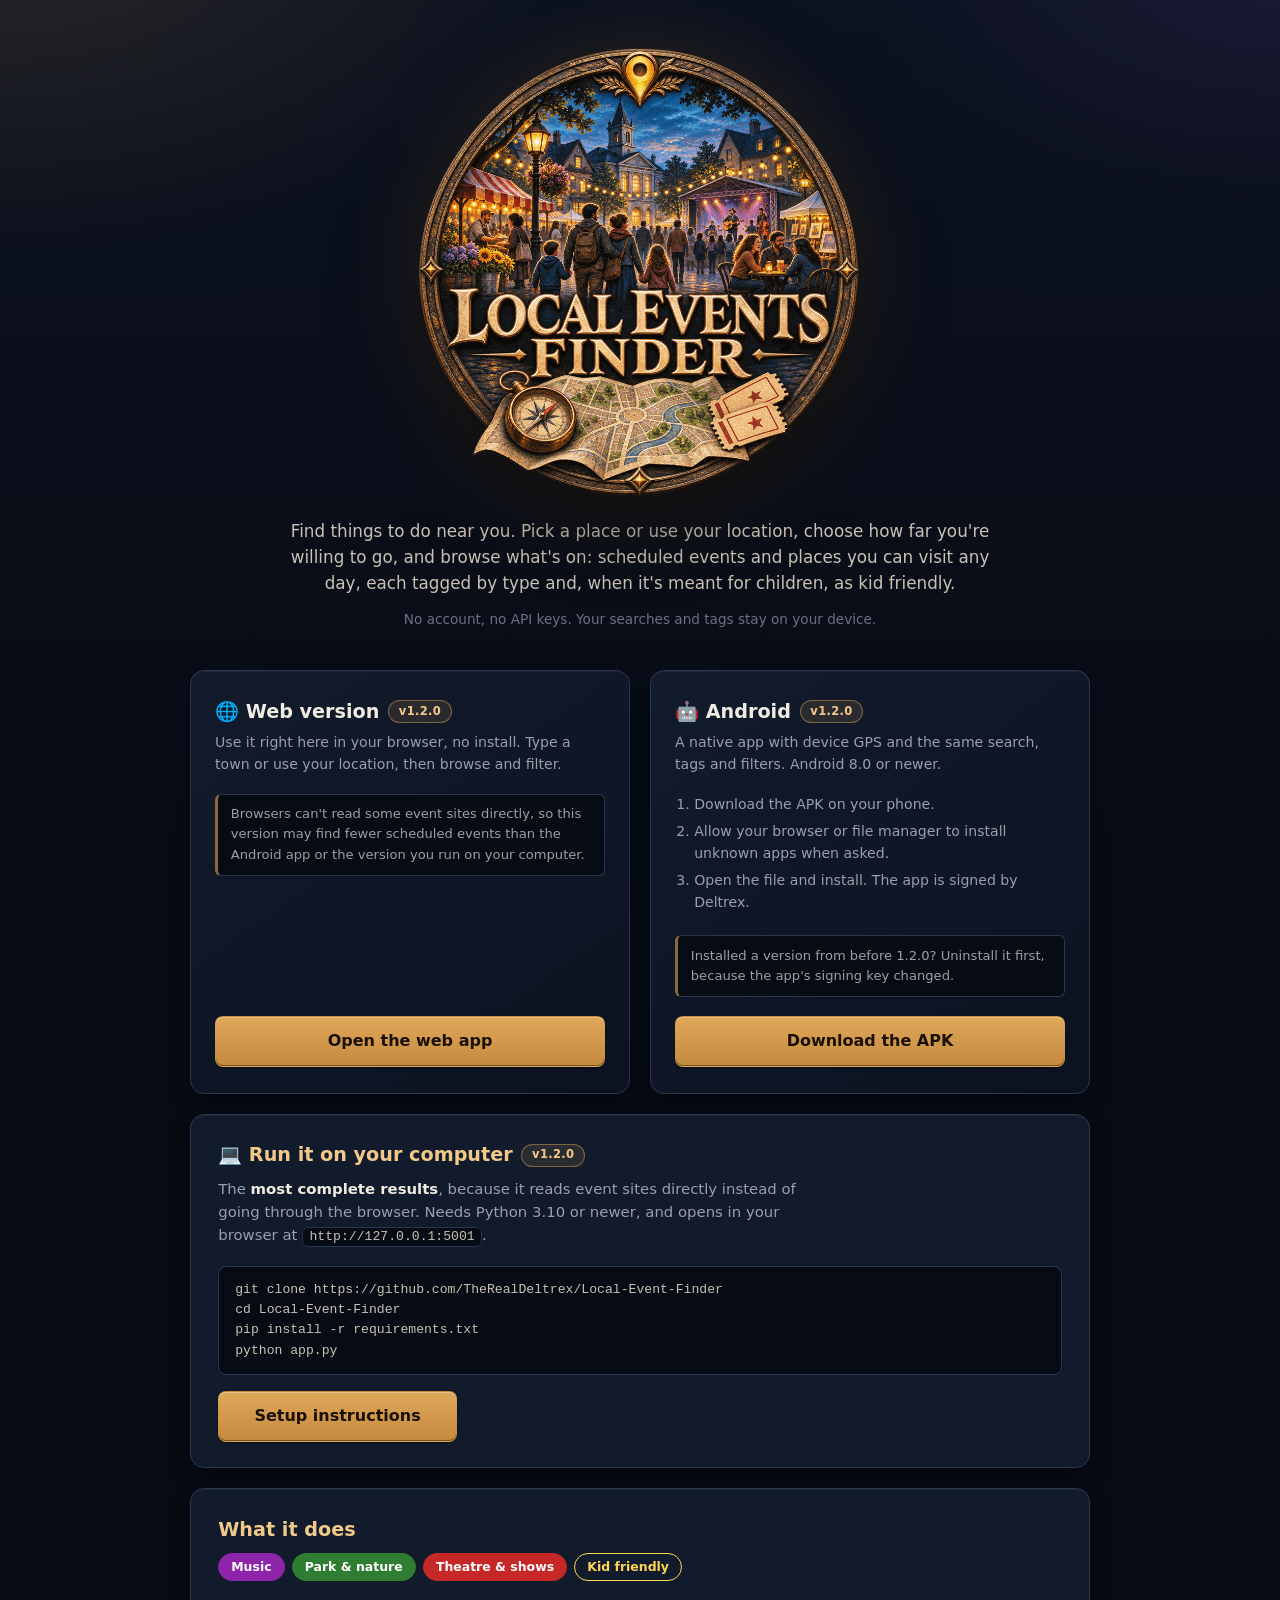
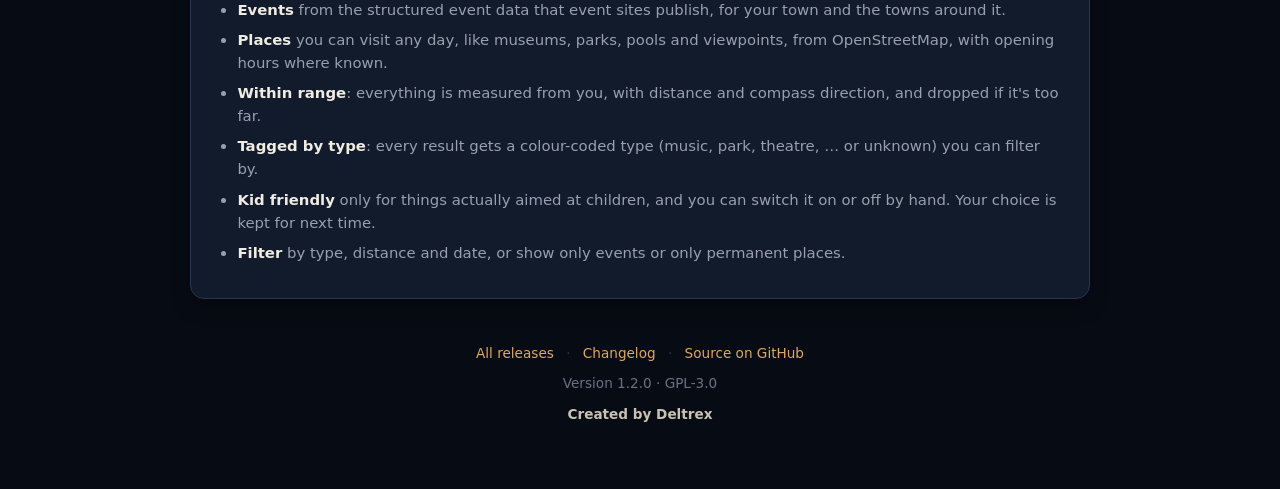
==== commit 6e889809: "Put web and Android side by side, run-locally below Co-Authored-By: Claude Opus 5.5 <noreply@anthrop" ====
--- a/docs/index.html
+++ b/docs/index.html
@@ -112,6 +112,7 @@
   }
   .card p.sub { color: var(--muted); font-size: 0.88rem; margin: 0 0 1.1rem; }
   .card .btn { margin-top: auto; }
+  .card .note { margin-bottom: 1.2rem; }
 
   .version-badge {
     font-size: 0.72rem; font-weight: 600; color: var(--accent-hover);
@@ -185,20 +186,17 @@
       <p class="tagline">No account, no API keys. Your searches and tags stay on your device.</p>
     </section>
 
-    <div class="section featured">
-      <h2>
-        ▶ Use it in your browser, no install
-        <span class="version-badge" data-app-version>v—</span>
-      </h2>
-      <p class="lead">
-        Type a town or use your location, then browse and filter right here. Browsers can't read
-        some event sites directly, so this version <strong>may find fewer scheduled events</strong>
-        than the Android app or the version you run on your computer.
-      </p>
-      <a class="btn wide" href="app.html">Open the web app</a>
-    </div>
-
     <div class="cards">
+      <div class="card">
+        <h2>🌐 Web version <span class="version-badge" data-app-version>v—</span></h2>
+        <p class="sub">Use it right here in your browser, no install. Type a town or use your location, then browse and filter.</p>
+        <p class="note">
+          Browsers can't read some event sites directly, so this version may find fewer
+          scheduled events than the Android app or the version you run on your computer.
+        </p>
+        <a class="btn" href="app.html">Open the web app</a>
+      </div>
+
       <div class="card">
         <h2>🤖 Android <span class="version-badge" data-app-version>v—</span></h2>
         <p class="sub">A native app with device GPS and the same search, tags and filters. Android 8.0 or newer.</p>
@@ -211,25 +209,25 @@
           Installed a version from before 1.2.0? Uninstall it first, because the app's signing
           key changed.
         </p>
-        <a class="btn" style="margin-top:1.2rem"
+        <a class="btn"
            href="https://github.com/TheRealDeltrex/Local-Event-Finder/releases/latest/download/LocalEventFinder.apk">
           Download the APK
         </a>
       </div>
-
-      <div class="card">
-        <h2>💻 On your computer <span class="version-badge" data-app-version>v—</span></h2>
-        <p class="sub">The most complete results, because it reads event sites directly. Needs Python 3.10 or newer.</p>
+    </div>
+
+    <div class="section">
+      <h2>💻 Run it on your computer <span class="version-badge" data-app-version>v—</span></h2>
+      <p class="lead">
+        The <strong>most complete results</strong>, because it reads event sites directly
+        instead of going through the browser. Needs Python 3.10 or newer, and opens in your
+        browser at <code>http://127.0.0.1:5001</code>.
+      </p>
 <pre><code>git clone https://github.com/TheRealDeltrex/Local-Event-Finder
 cd Local-Event-Finder
 pip install -r requirements.txt
 python app.py</code></pre>
-        <p class="note">It opens in your browser at <code>http://127.0.0.1:5001</code>.</p>
-        <a class="btn" style="margin-top:1.2rem"
-           href="https://github.com/TheRealDeltrex/Local-Event-Finder#run-the-local-web-app">
-          Setup instructions
-        </a>
-      </div>
+      <a class="btn wide" href="https://github.com/TheRealDeltrex/Local-Event-Finder#run-the-local-web-app">Setup instructions</a>
     </div>
 
     <div class="section">
